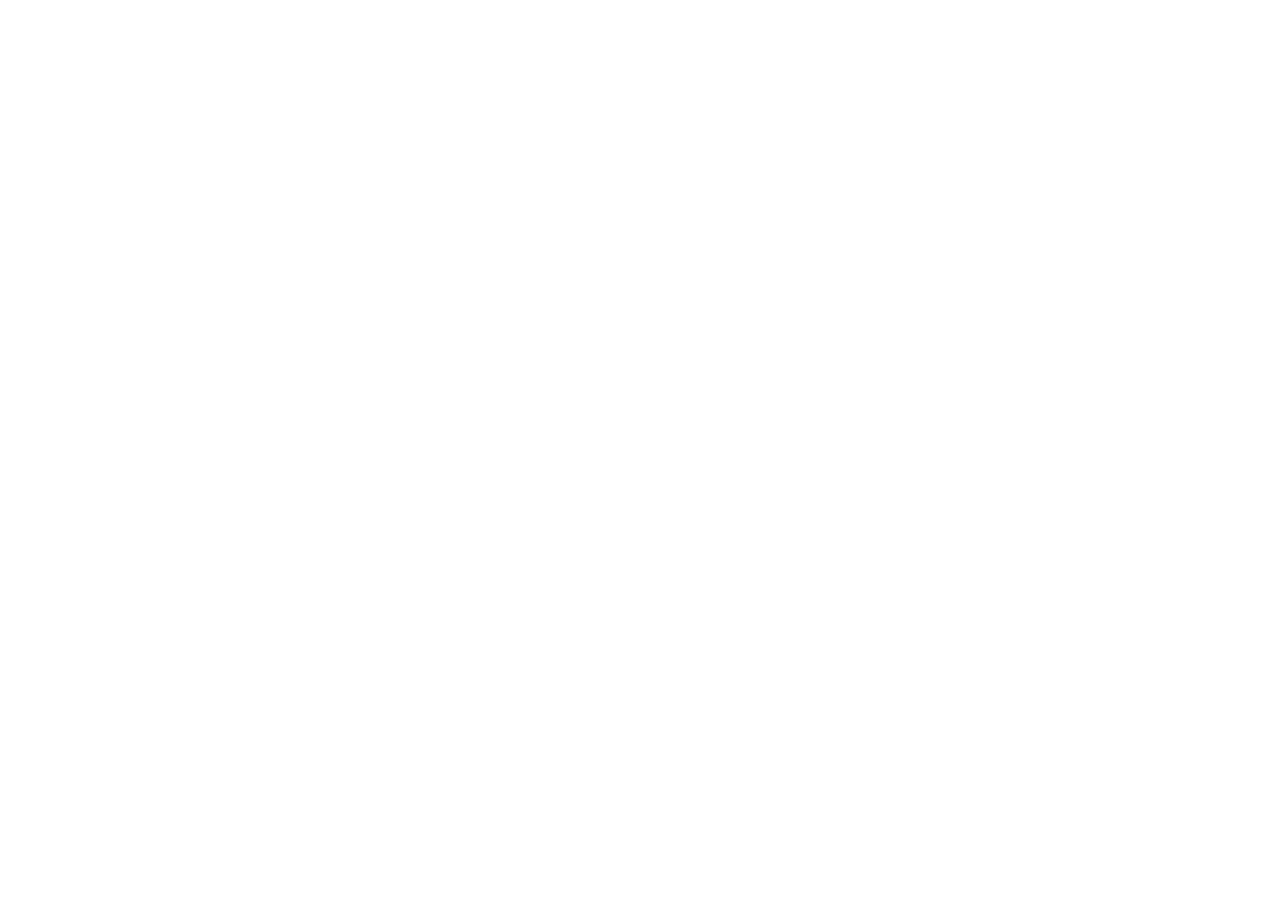
==== pages/contactUsPage/contactUs.html @ 130985d8 "all files created" ====
<html lang="en">
<head>
    <meta charset="UTF-8">
    <meta http-equiv="X-UA-Compatible" content="IE=edge">
    <meta name="viewport" content="width=device-width, initial-scale=1.0">
    <title>Contact us</title>
</head>
<body>
    
</body>
</html>
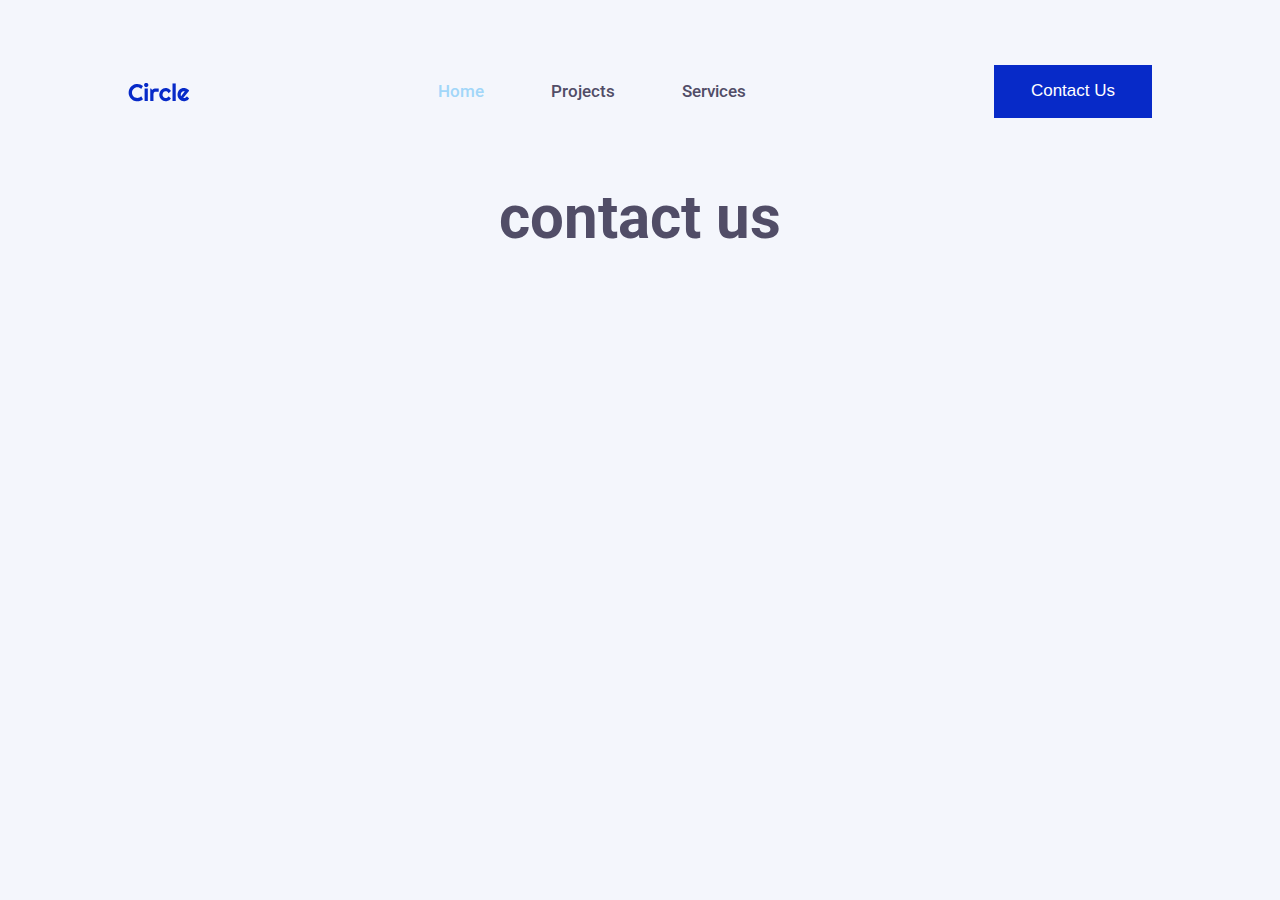
==== commit 83fed5b3: "navbar mobile version animation working, all a tags working" ====
--- a/pages/contactUsPage/contactUs.html
+++ b/pages/contactUsPage/contactUs.html
@@ -1,11 +1,42 @@
 <html lang="en">
-<head>
-    <meta charset="UTF-8">
-    <meta http-equiv="X-UA-Compatible" content="IE=edge">
-    <meta name="viewport" content="width=device-width, initial-scale=1.0">
+  <head>
+    <meta charset="UTF-8" />
+    <meta http-equiv="X-UA-Compatible" content="IE=edge" />
+    <meta name="viewport" content="width=device-width, initial-scale=1.0" />
     <title>Contact us</title>
-</head>
-<body>
-    
-</body>
-</html>+    <link rel="stylesheet" href="../../globalStyles.css" />
+    <link rel="stylesheet" href="contactUs.css" />
+  </head>
+  <body>
+    <nav class="desktopNav">
+      <a class="home" href="../../index.html">
+        <img src="../../assets/logo.svg" alt="logo"
+      /></a>
+      <ul class="headlineMedium">
+        <li><a class="home" href="../../index.html">Home</a></li>
+        <li><a href="#">Projects</a></li>
+        <li><a href="./contactUs.html">Services</a></li>
+      </ul>
+      <button><a href="/pages/contactUsPage/contactUs.html">Contact Us</a></button>
+    </nav>
+    <nav class="mobileNav">
+      <div class="navUpperContainer">
+        <a class="home" href="../../index.html">
+          <img src="../../assets/logo.svg" alt="logo"
+        /></a>
+        <div class="burger">
+          <span></span>
+          <span></span>
+          <span></span>
+        </div>
+      </div>
+      <ul class="headlineMedium sideLinks">
+        <li><a class="home" href="../../index.html">Home</a></li>
+        <li><a href="#">Projects</a></li>
+        <li><a href="./contactUs.html">Services</a></li>
+      </ul>
+    </nav>
+    <h1 class="heroSection">contact us</h1>
+    <script src="../../navbar.js"></script>
+  </body>
+</html>
--- a/globalStyles.css
+++ b/globalStyles.css
@@ -0,0 +1,235 @@
+@import url("https://fonts.googleapis.com/css2?family=Roboto:wght@400;500;700&display=swap");
+
+html,
+body,
+h1,
+h2,
+h3,
+h4,
+p,
+a,
+button,
+ul,
+li {
+  margin: 0;
+  padding: 0;
+}
+
+html {
+  display: flex;
+  justify-content: center;
+}
+
+body {
+  display: flex;
+  flex-direction: column;
+  align-items: center;
+  font-family: "Roboto", sans-serif;
+  color: #514d67;
+  background-color: #f4f6fc;
+  width: 100vw;
+  max-width: 1440px;
+}
+
+ul,
+li {
+  list-style-type: none;
+}
+
+a,
+a:hover,
+a:focus,
+a:active {
+  text-decoration: none;
+  color: #072ac8;
+}
+
+a:hover {
+  color: #072ac8;
+}
+
+button a {
+  color: #ffffff;
+}
+
+button a:hover {
+  color: #ffffff;
+}
+
+button {
+  display: flex;
+  flex-direction: row;
+  justify-content: center;
+  align-items: center;
+  padding: 15px 37px;
+  gap: 10px;
+  font-weight: 500;
+  font-size: 17px;
+  line-height: 22.1px;
+  background-color: #072ac8;
+  color: #ffffff;
+  border: none;
+}
+
+button:hover {
+  background-color: #292e47;
+  color: #ffffff;
+}
+
+h1,
+h2,
+h3,
+h4 {
+  font-weight: 700;
+}
+
+h1 {
+  font-size: 60px;
+  line-height: 70.31px;
+}
+
+h2 {
+  font-size: 50px;
+  line-height: 58.59px;
+}
+
+h3 {
+  font-size: 40px;
+  line-height: 46.88px;
+}
+
+h4 {
+  font-size: 24px;
+  line-height: 28.13px;
+}
+
+.bodyMedium {
+  font-weight: 500;
+  line-height: 28.13px;
+  font-size: 24px;
+}
+
+.bodyRegular {
+  font-weight: 400;
+  line-height: 30px;
+  font-size: 20px;
+}
+
+.headlineMedium {
+  font-weight: 500;
+  font-size: 17px;
+  line-height: 22.1px;
+}
+
+.headlineRegular,
+.captionRegular,
+.caption1Regular,
+.caption2Regular {
+  font-weight: 400;
+}
+
+.headlineRegular {
+  line-height: 25.5px;
+  font-size: 17px;
+}
+
+.caption1Regular {
+  line-height: 17.58px;
+  font-size: 15px;
+}
+
+.caption2Regular {
+  line-height: 15.23px;
+  font-size: 13px;
+}
+
+.burger {
+  display: none;
+  font-size: 1rem;
+  cursor: pointer;
+  z-index: 20;
+}
+
+.mobileNav {
+  display: none;
+}
+
+@media only screen and (max-width: 700px) {
+  .desktopNav {
+    display: none;
+  }
+
+  .mobileNav {
+    position: absolute;
+    margin-top: 0;
+    display: flex;
+    flex-direction: column;
+    justify-content: flex-start;
+    align-items: center;
+    width: 80%;
+    height: 50%;
+  }
+
+  .navUpperContainer {
+    display: flex;
+    justify-content: space-between;
+    align-items: center;
+    width: 100%;
+    height: 61px;
+  }
+
+  .navUpperContainer img {
+    height: 30%;
+  }
+
+  .burger {
+    display: flex;
+    flex-direction: column;
+    justify-content: center;
+    align-items: center;
+    font-size: 1rem;
+    cursor: pointer;
+    z-index: 20;
+    width: 12%;
+    height: 100%;
+  }
+
+  .burger.open {
+    background-color: gainsboro;
+  }
+
+  .burger span {
+    display: block;
+    width: 30%;
+    height: 2px;
+    margin: 2px;
+    background: black;
+    z-index: 20;
+  }
+
+  .sideLinks {
+    display: none;
+  }
+
+  .sideLinks.open {
+    display: flex;
+    flex-direction: column;
+    background-color: gainsboro;
+    padding-left: 15%;
+    padding-top: 5%;
+    padding-bottom: 5%;
+    width: 100vw;
+    height: 20%;
+    animation-name: example;
+    animation-duration: 0.3s;
+  }
+
+  @keyframes example {
+    from {
+      height: 0;
+    }
+    to {
+      height: 20%;
+    }
+  }
+}
--- a/pages/contactUsPage/contactUs.css
+++ b/pages/contactUsPage/contactUs.css
@@ -0,0 +1,26 @@
+nav {
+    width: 80%;
+    height:  61px;
+    display: flex;
+    justify-content: space-between;
+    align-items: center;
+    margin-top: 61px;
+}
+
+ul {
+    display: flex;
+    justify-content: space-between;
+    width: 30%;
+}
+
+ul a {
+    color: #514d67;
+}
+
+.home {
+    color: #A2D6F9;
+  }
+
+.heroSection {
+    margin-top: 61px;
+}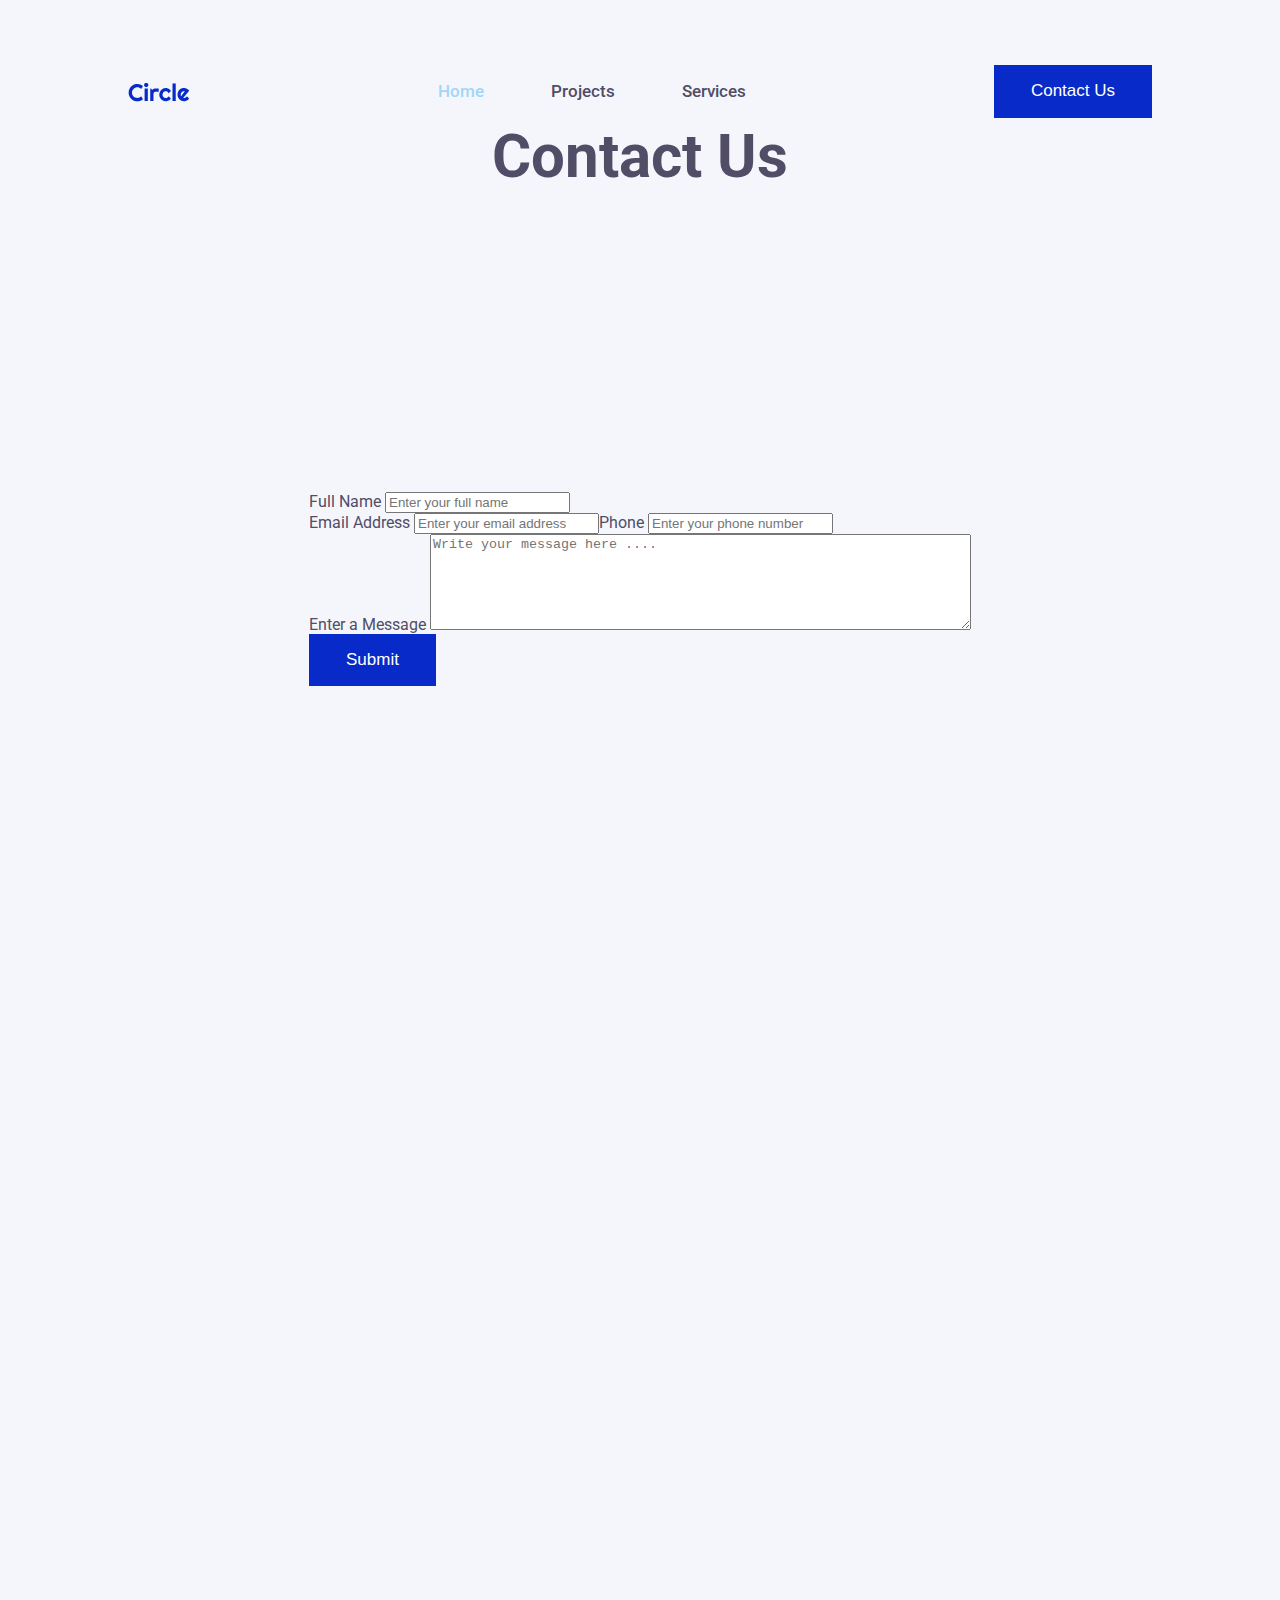
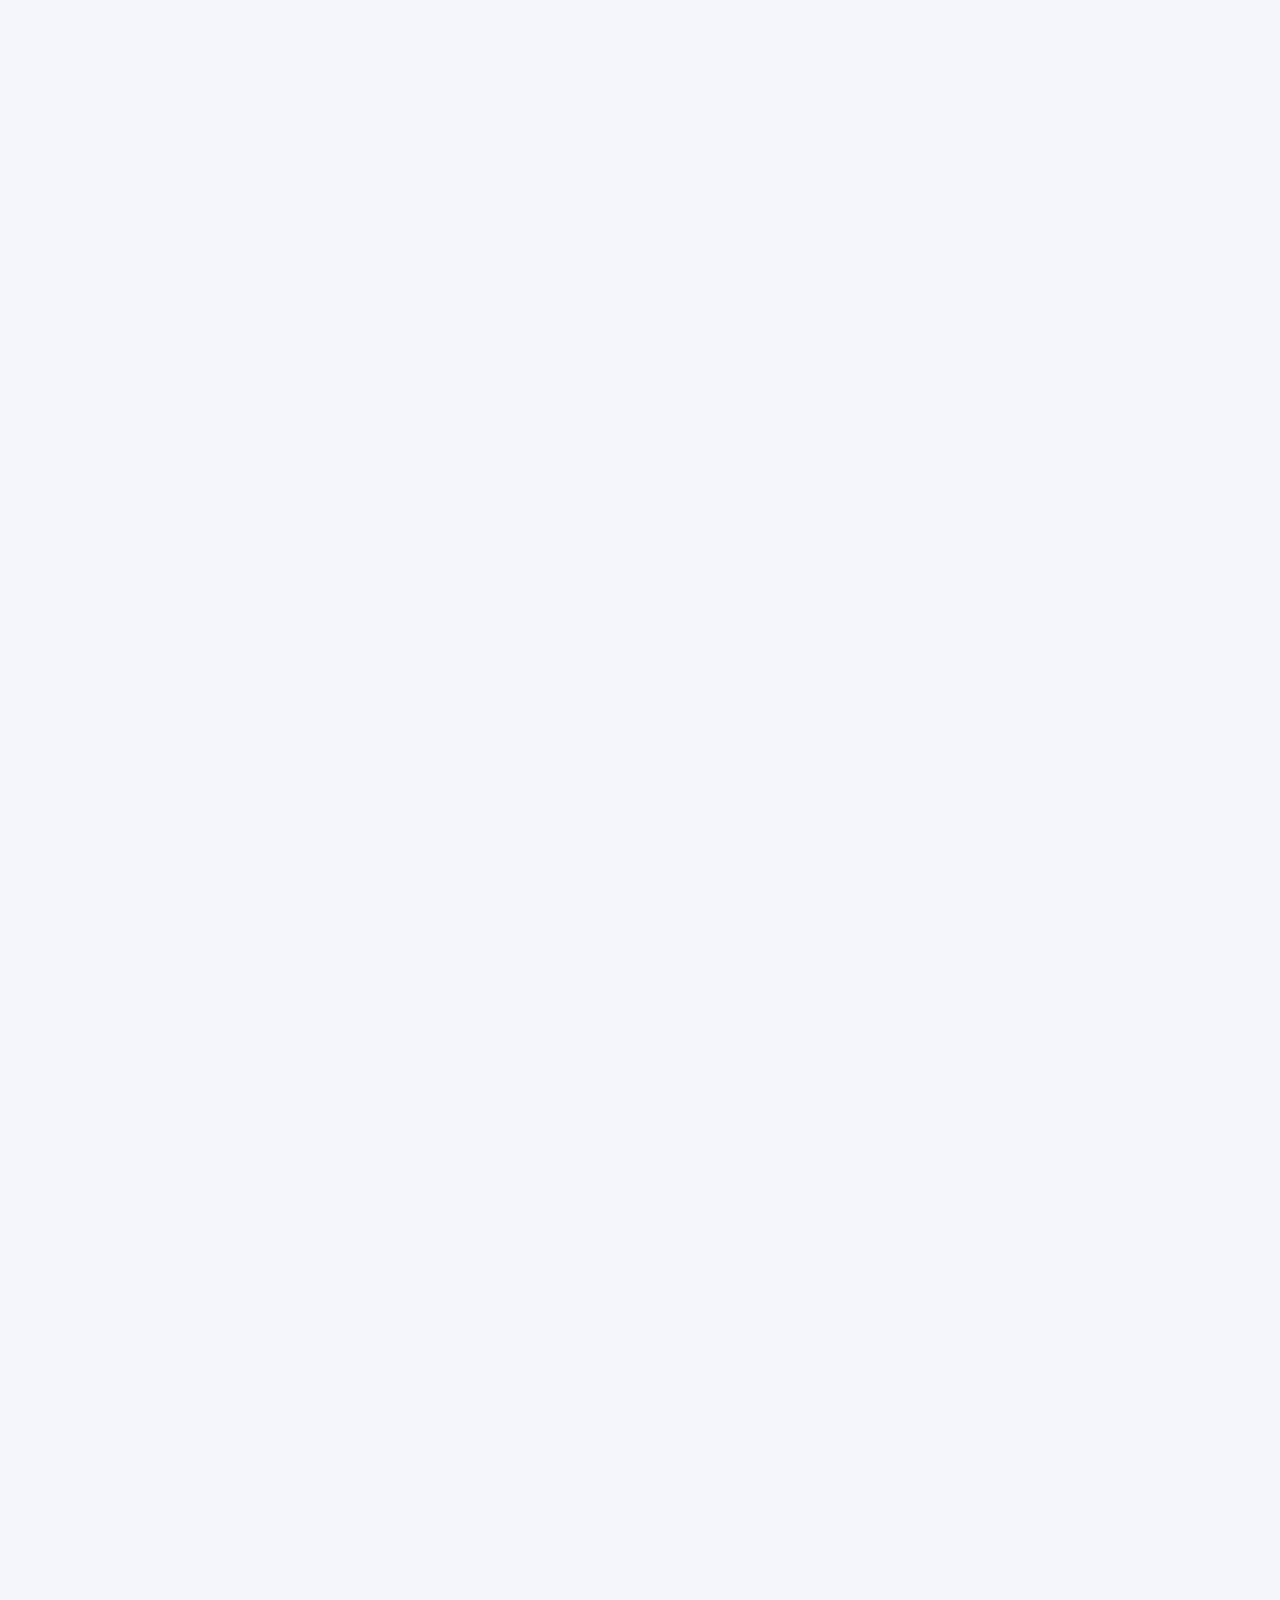
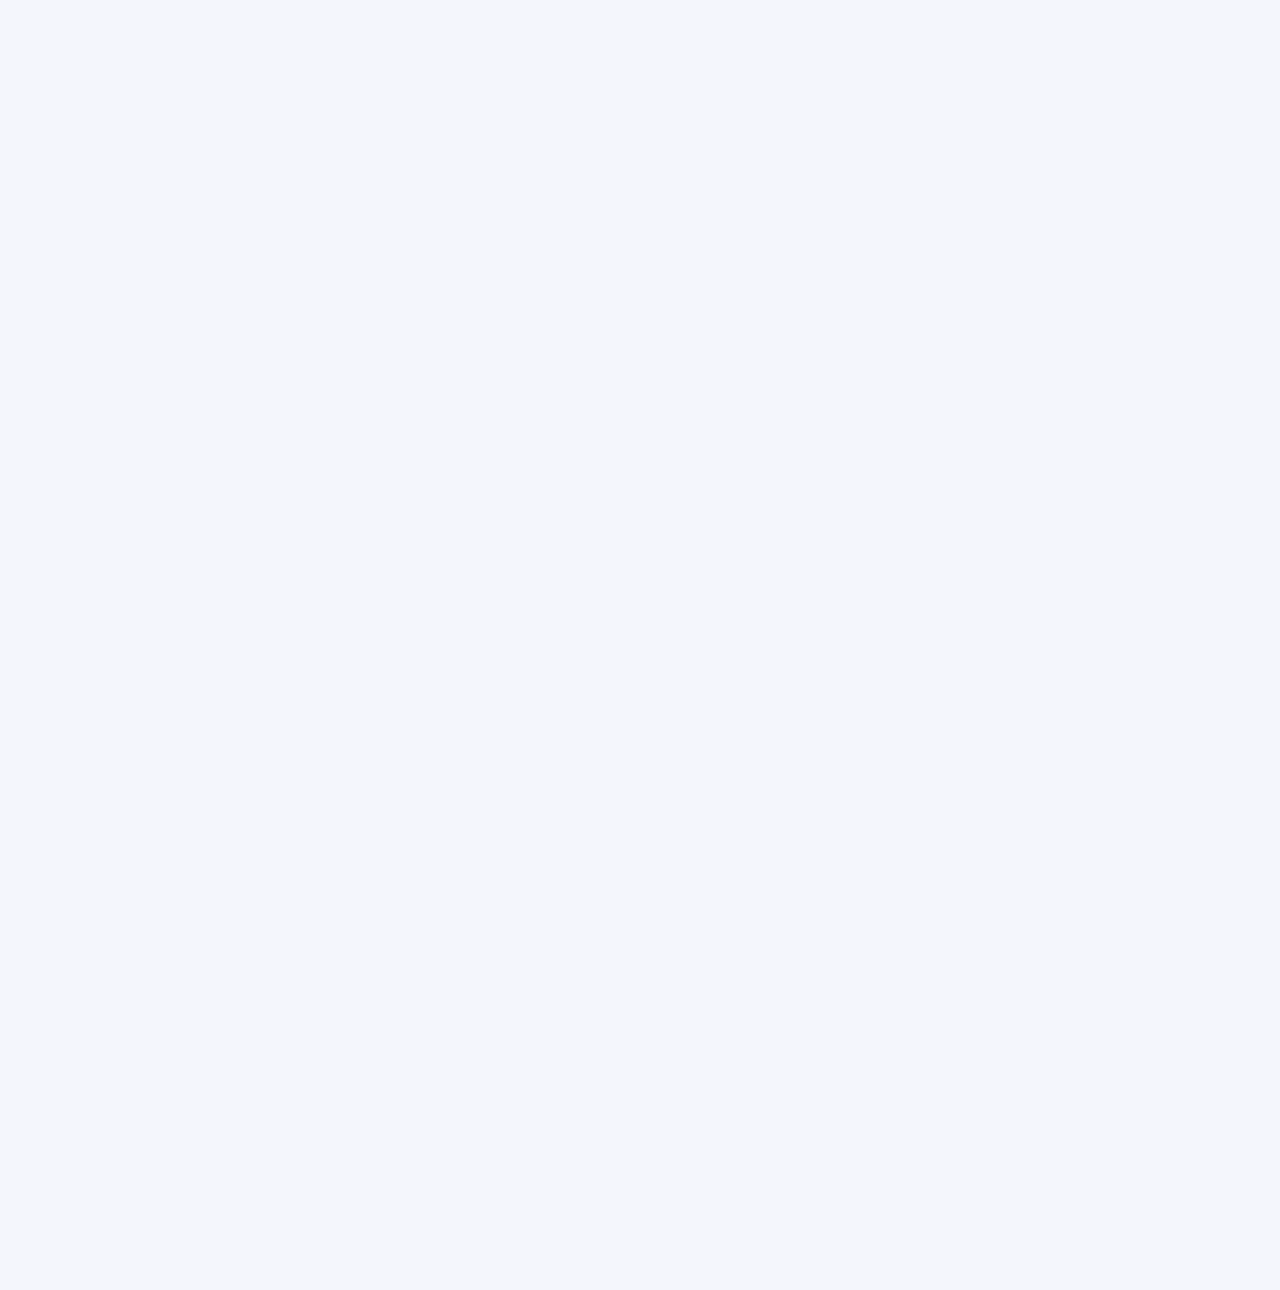
==== commit 3420583f: "contact us form created, posting data using fetch" ====
--- a/pages/contactUsPage/contactUs.html
+++ b/pages/contactUsPage/contactUs.html
@@ -36,7 +36,38 @@
         <li><a href="./contactUs.html">Services</a></li>
       </ul>
     </nav>
-    <h1 class="heroSection">contact us</h1>
+
+
+
+    <h1>Contact Us</h1>
+    <form id="contact-form">
+      <div class="form-control">
+          <label for="name">Full Name</label>
+          <input id="name" name="name" type="text" placeholder="Enter your full name" />
+      </div>
+      <div class="midleContainer">
+        <div class="form-control">
+          <label for="email">Email Address</label>
+          <input id="email" name="email" type="email" placeholder="Enter your email address" />
+      </div>
+        <div class="form-control">
+          <label for="Phone">Phone</label>
+          <input id="phone" name="phone" type="tel" placeholder="Enter your phone number" />
+      </div>
+      </div>
+
+      <div class="form-control">
+          <label for="message">Enter a Message</label>
+          <textarea id="message" name="message" rows="6" cols="65" placeholder="Write your message here ...."></textarea>
+      </div>
+      <button class="btn" type="submit">Submit</button>
+  </form>
+
+
+
+
+
     <script src="../../navbar.js"></script>
+    <script src="./contactUs.js"></script>
   </body>
 </html>
--- a/globalStyles.css
+++ b/globalStyles.css
@@ -23,12 +23,14 @@
 body {
   display: flex;
   flex-direction: column;
+  justify-content: flex-start;
   align-items: center;
   font-family: "Roboto", sans-serif;
   color: #514d67;
   background-color: #f4f6fc;
   width: 100vw;
   max-width: 1440px;
+  height: 4490px;
 }
 
 ul,
@@ -56,7 +58,7 @@
   color: #ffffff;
 }
 
-button {
+button, .submitBtn {
   display: flex;
   flex-direction: row;
   justify-content: center;
@@ -71,7 +73,7 @@
   border: none;
 }
 
-button:hover {
+button:hover, .submitBtn:hover {
   background-color: #292e47;
   color: #ffffff;
 }
@@ -155,6 +157,9 @@
 }
 
 @media only screen and (max-width: 700px) {
+  body {
+    height: 2000px;
+  }
   .desktopNav {
     display: none;
   }
@@ -168,6 +173,7 @@
     align-items: center;
     width: 80%;
     height: 50%;
+     /* z-index: -10;//////////// */
   }
 
   .navUpperContainer {
@@ -233,3 +239,10 @@
     }
   }
 }
+
+
+@media only screen and (max-width: 700px) {
+  body {
+    height: 5650px;
+  }
+}--- a/pages/contactUsPage/contactUs.css
+++ b/pages/contactUsPage/contactUs.css
@@ -23,4 +23,12 @@
 
 .heroSection {
     margin-top: 61px;
+}
+
+form {
+    margin-top: 300px;
+}
+
+.midleContainer {
+    display: flex;
 }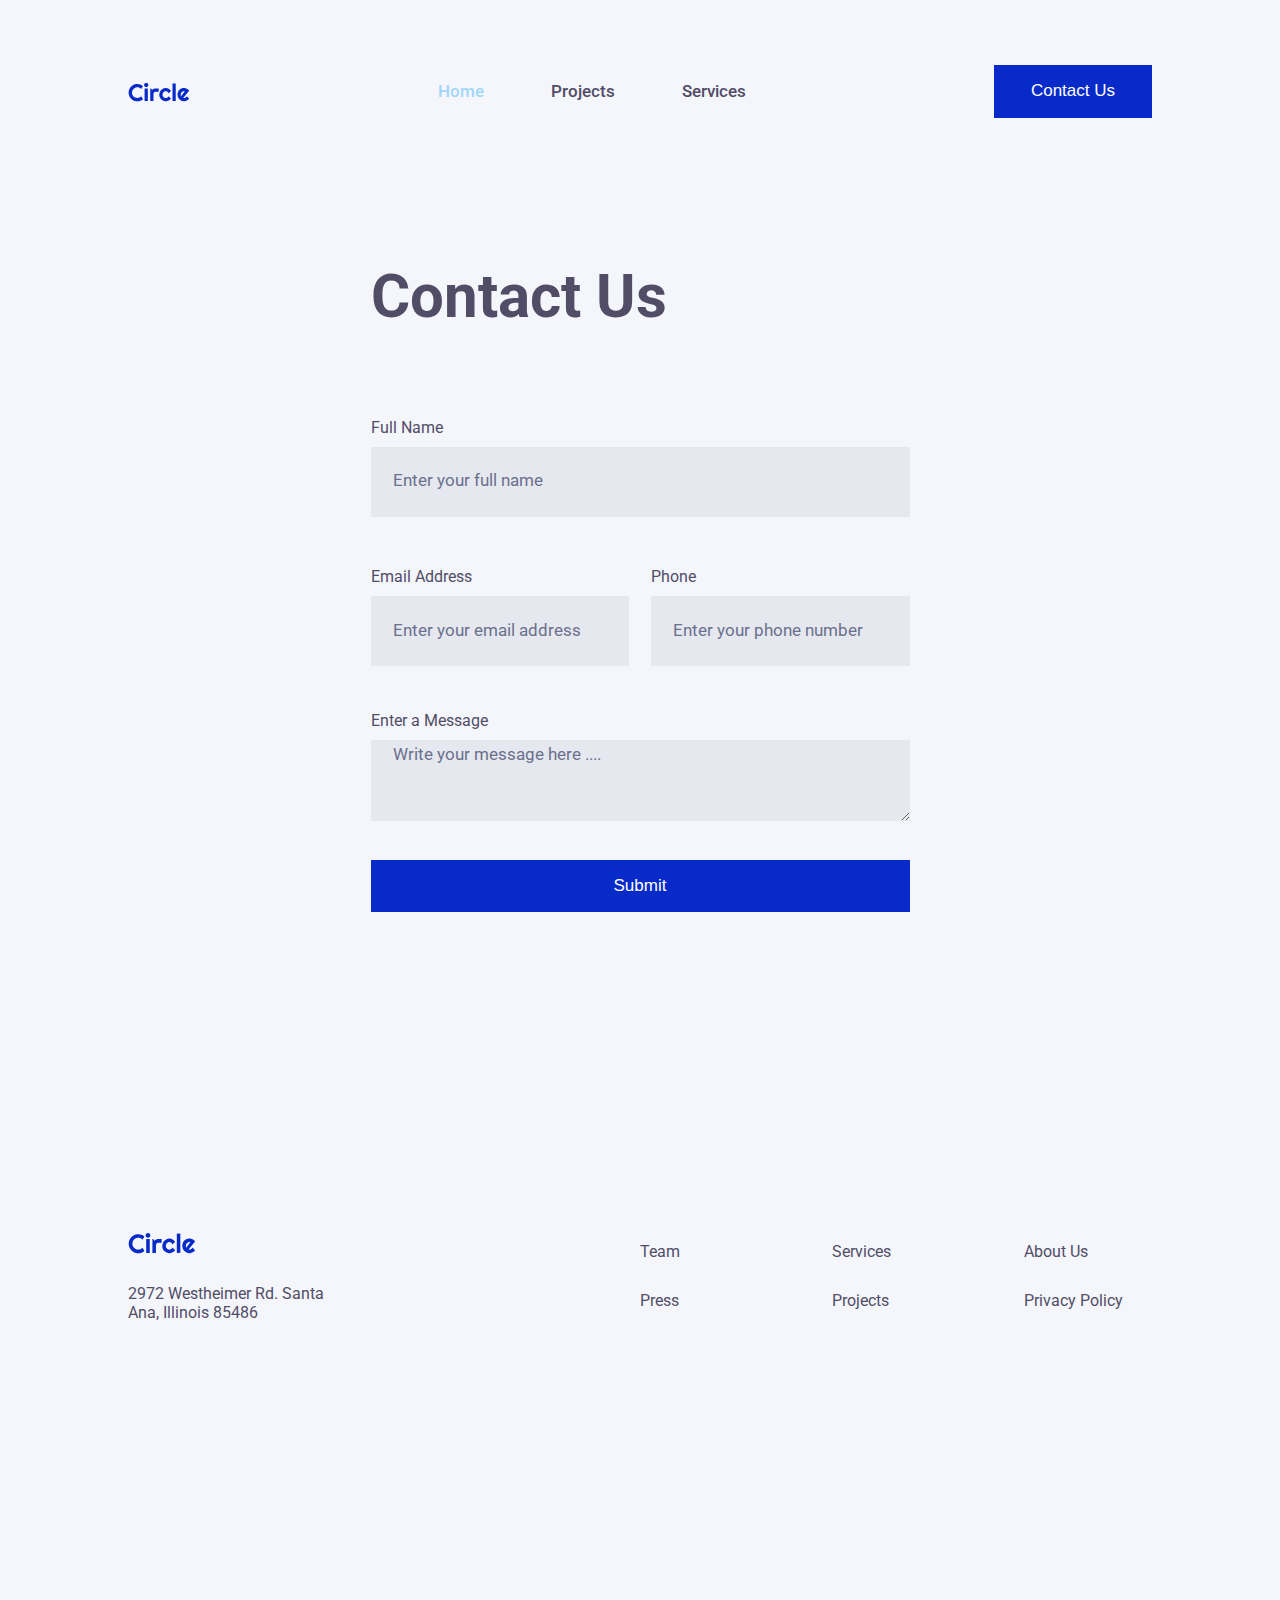
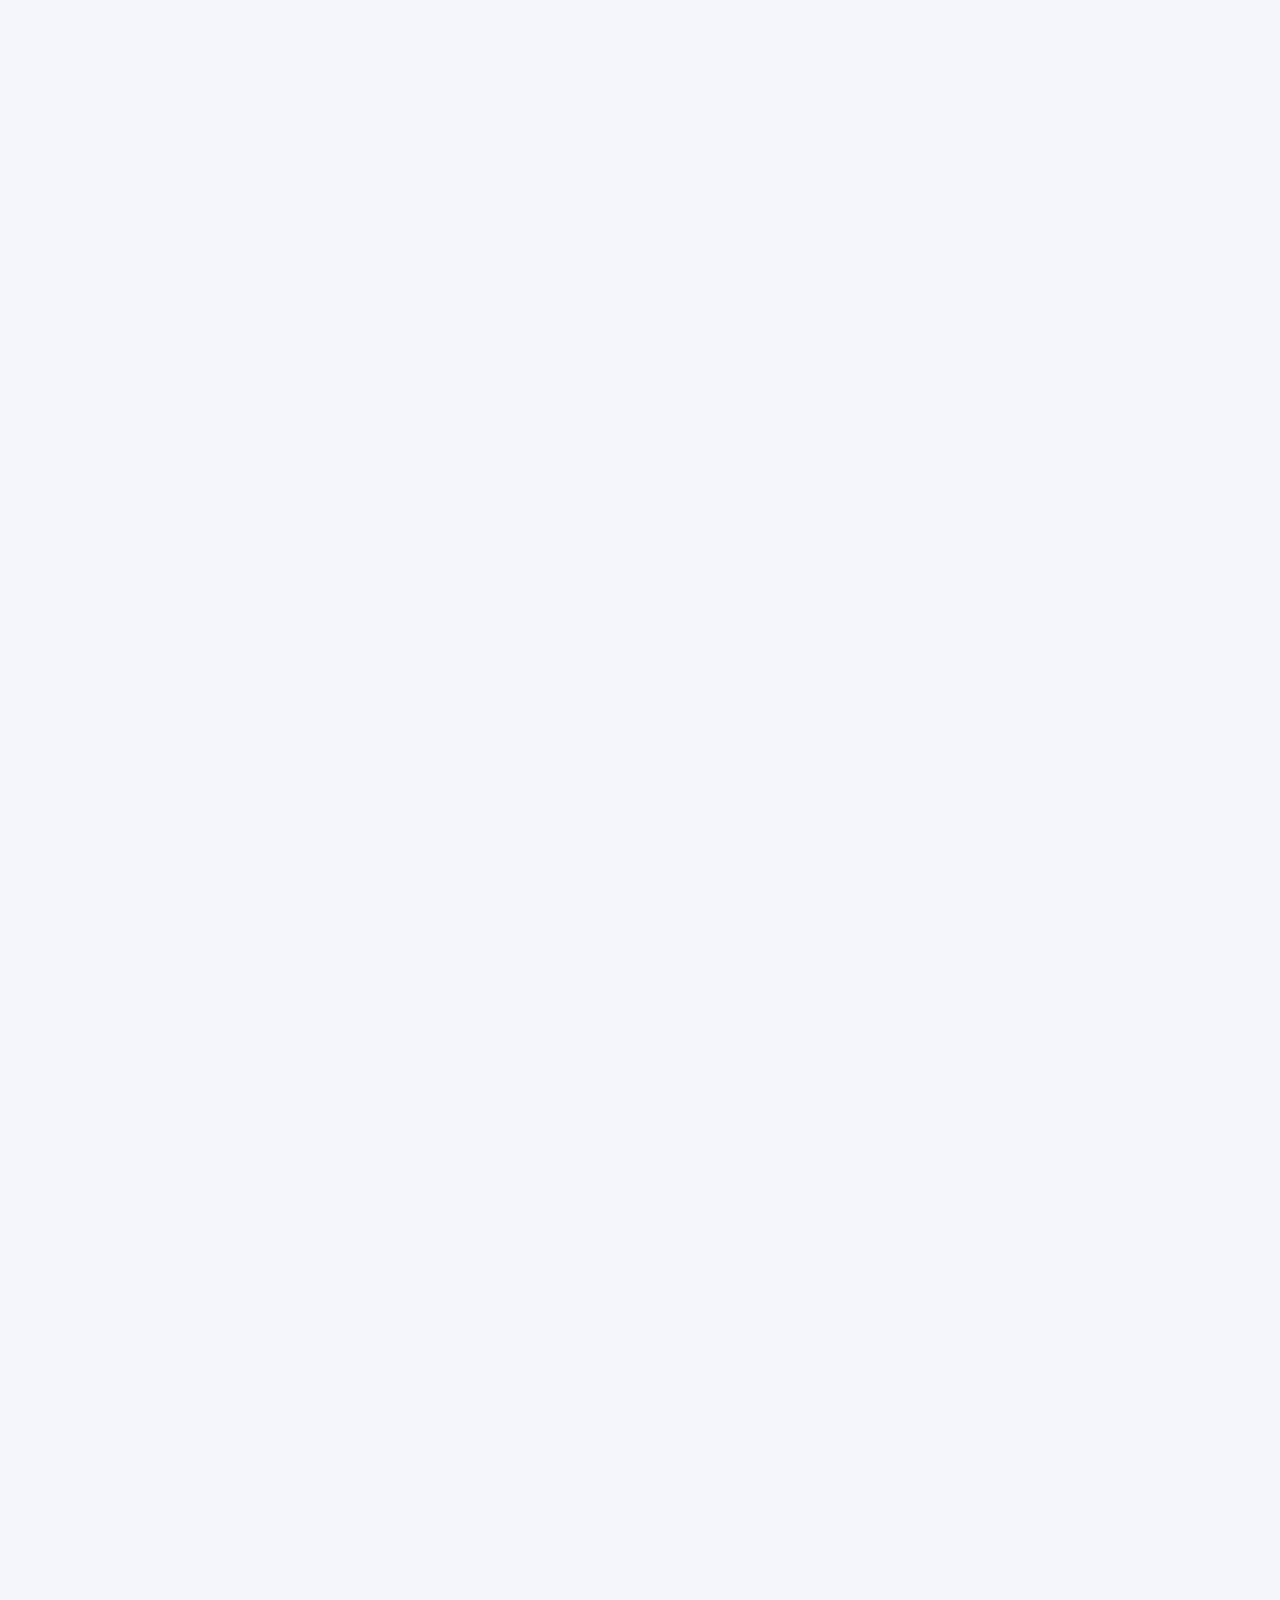
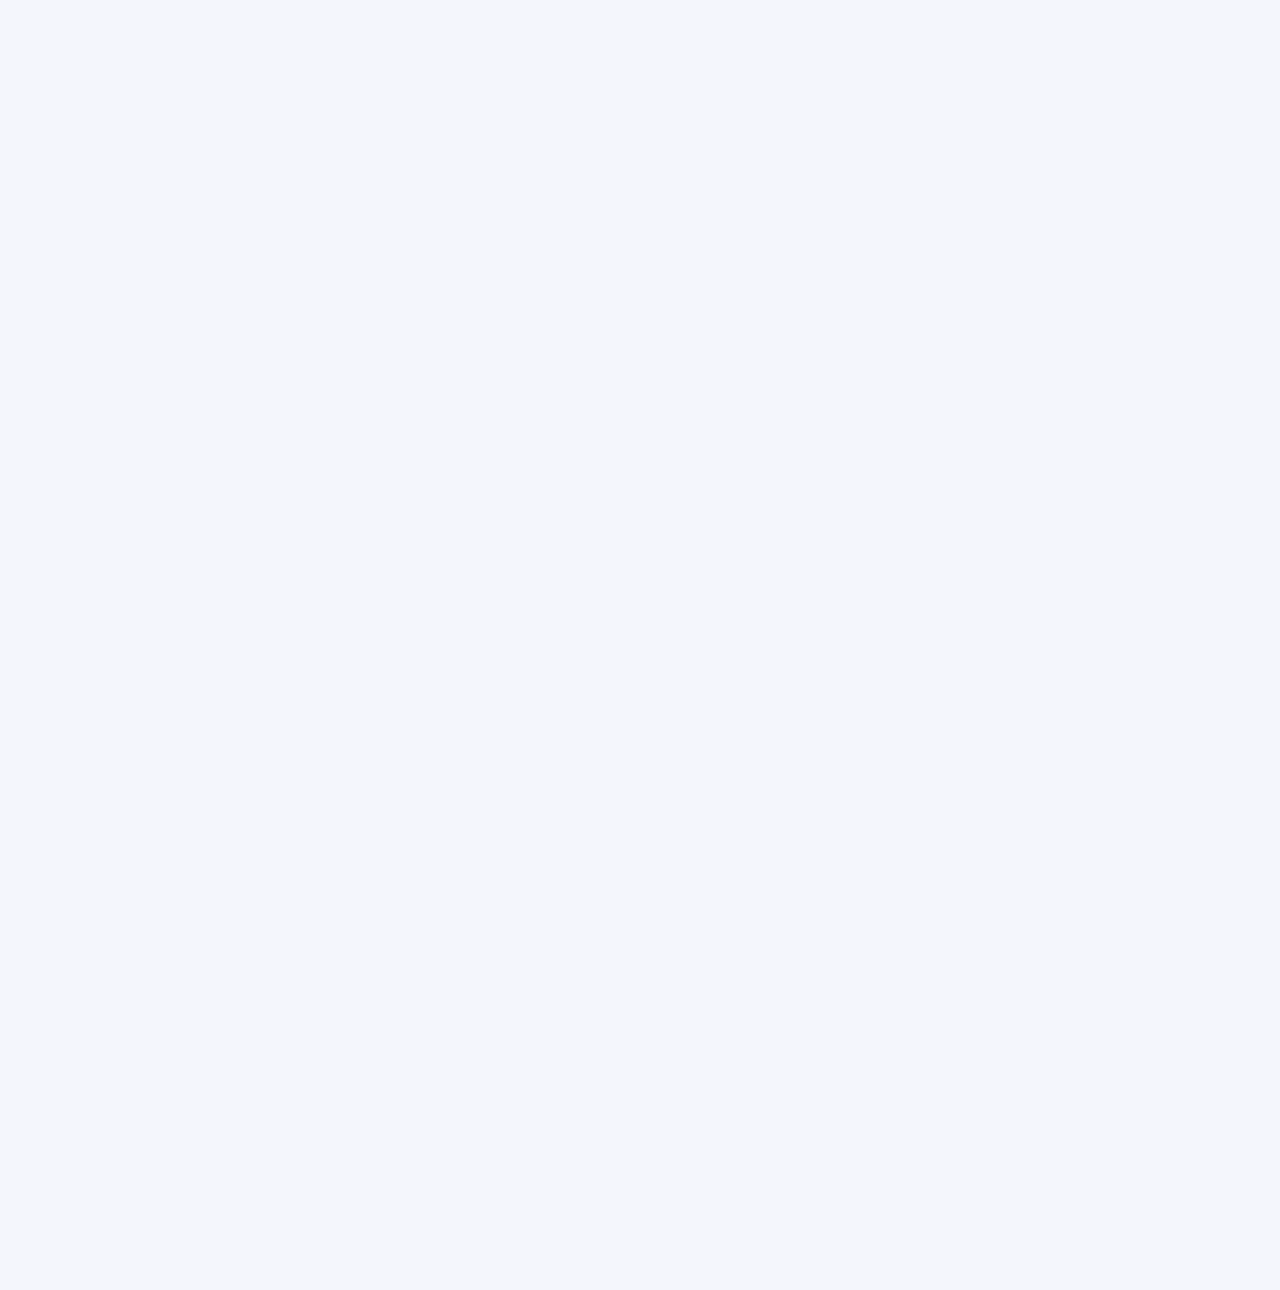
==== commit 9ac22094: "forms styled, smoth scroll added" ====
--- a/pages/contactUsPage/contactUs.html
+++ b/pages/contactUsPage/contactUs.html
@@ -6,6 +6,7 @@
     <title>Contact us</title>
     <link rel="stylesheet" href="../../globalStyles.css" />
     <link rel="stylesheet" href="contactUs.css" />
+    <link rel="stylesheet" href="../../index.css">
   </head>
   <body>
     <nav class="desktopNav">
@@ -38,19 +39,19 @@
     </nav>
 
 
-
+<div class="contactContainer" >
     <h1>Contact Us</h1>
-    <form id="contact-form">
+    <form id="contactUs">
       <div class="form-control">
           <label for="name">Full Name</label>
           <input id="name" name="name" type="text" placeholder="Enter your full name" />
       </div>
       <div class="midleContainer">
-        <div class="form-control">
+        <div class="midle-form-control">
           <label for="email">Email Address</label>
           <input id="email" name="email" type="email" placeholder="Enter your email address" />
       </div>
-        <div class="form-control">
+        <div class="midle-form-control">
           <label for="Phone">Phone</label>
           <input id="phone" name="phone" type="tel" placeholder="Enter your phone number" />
       </div>
@@ -62,10 +63,27 @@
       </div>
       <button class="btn" type="submit">Submit</button>
   </form>
+</div>
 
 
-
-
+<section id="footer">
+  <div class="footerLeftContainer">
+    <img src="../../assets/logo.svg" alt="logofooter" />
+    <p>2972 Westheimer Rd. Santa Ana, Illinois 85486</p>
+  </div>
+  <div class="footerRightContainer">
+    <div>
+      <p>Team</p>
+      <p>Services</p>
+      <p>About Us</p>
+    </div>
+    <div>
+      <p>Press</p>
+      <p>Projects</p>
+      <p>Privacy Policy</p>
+    </div>
+  </div>
+</section>
 
     <script src="../../navbar.js"></script>
     <script src="./contactUs.js"></script>
--- a/globalStyles.css
+++ b/globalStyles.css
@@ -18,6 +18,7 @@
 html {
   display: flex;
   justify-content: center;
+  scroll-behavior: smooth;
 }
 
 body {
@@ -240,6 +241,41 @@
   }
 }
 
+::-webkit-input-placeholder { /* Chrome/Opera/Safari */
+  color: #6B708D;
+  font-family: "Roboto", sans-serif;
+  font-weight: 400;
+  font-size: 17px;
+  line-height: 25.5px;
+  padding-left: 20px;
+}
+::-moz-placeholder { /* Firefox 19+ */
+  color: #6B708D;
+  font-family: "Roboto", sans-serif;
+  font-weight: 400;
+  font-size: 17px;
+  line-height: 25.5px;
+  padding-left: 20px;
+}
+:-ms-input-placeholder { /* IE 10+ */
+  color: #6B708D;
+
+  font-family: "Roboto", sans-serif;
+  font-weight: 400;
+  font-size: 17px;
+  line-height: 25.5px;
+  padding-left: 20px;
+}
+:-moz-placeholder { /* Firefox 18- */
+  color: #6B708D;
+  
+  font-family: "Roboto", sans-serif;
+  font-weight: 400;
+  font-size: 17px;
+  line-height: 25.5px;
+  padding-left: 20px;
+}
+
 
 @media only screen and (max-width: 700px) {
   body {
--- a/pages/contactUsPage/contactUs.css
+++ b/pages/contactUsPage/contactUs.css
@@ -1,34 +1,88 @@
 nav {
-    width: 80%;
-    height:  61px;
-    display: flex;
-    justify-content: space-between;
-    align-items: center;
-    margin-top: 61px;
+  width: 80%;
+  height: 61px;
+  display: flex;
+  justify-content: space-between;
+  align-items: center;
+  margin-top: 61px;
 }
 
 ul {
-    display: flex;
-    justify-content: space-between;
-    width: 30%;
+  display: flex;
+  justify-content: space-between;
+  width: 30%;
 }
 
 ul a {
-    color: #514d67;
+  color: #514d67;
 }
 
 .home {
-    color: #A2D6F9;
-  }
+  color: #a2d6f9;
+}
 
 .heroSection {
-    margin-top: 61px;
+  margin-top: 61px;
+}
+
+.contactContainer {
+  display: flex;
+  flex-direction: column;
+  align-items: center;
+  height: 830px;
+  margin-top: 140px;
+}
+
+.contactContainer h1 {
+  width: 100%;
 }
 
 form {
-    margin-top: 300px;
+  display: flex;
+  flex-direction: column;
+  justify-content: space-between;
+  height: 500px;
+  margin-top: 80px;
+}
+
+.form-control {
+  display: flex;
+  flex-direction: column;
+  justify-content: center;
+  height: 110px;
+}
+.form-control input {
+  width: 100%;
+  height: 70px;
+  background-color: rgba(107, 112, 141, 0.1);
+  border: none;
+  margin-top: 10px;
 }
 
 .midleContainer {
+  display: flex;
+  justify-content: space-between;
+  width: 100%;
+}
+.midle-form-control {
+    width: 48%;
     display: flex;
+    flex-direction: column;
+    justify-content: center;
+    height: 110px;
+}
+
+.midle-form-control input {
+    width: 100%;
+    height: 70px;
+    background-color: rgba(107, 112, 141, 0.1);
+    border: none;
+    margin-top: 10px;
+}
+
+textarea {
+background-color: rgba(107, 112, 141, 0.1);
+  border: none;
+  margin-top: 10px;
+
 }--- a/index.css
+++ b/index.css
@@ -0,0 +1,649 @@
+nav {
+  width: 80%;
+  height: 61px;
+  display: flex;
+  justify-content: space-between;
+  align-items: center;
+  margin-top: 61px;
+}
+
+ul {
+  display: flex;
+  justify-content: space-between;
+  width: 30%;
+}
+
+ul a {
+  color: #514d67;
+}
+
+.home {
+  color: #a2d6f9;
+}
+
+.heroContainer {
+  display: flex;
+  justify-content: space-between;
+  align-items: center;
+  width: 80%;
+  height: 20%;
+  margin-bottom: 90px;
+}
+
+.heroLeftContainer {
+  width: 45%;
+  height: 50%;
+  display: flex;
+  flex-direction: column;
+  justify-content: space-between;
+  align-items: flex-start;
+}
+
+.heroBtnContainer {
+  display: flex;
+}
+
+.seeWork {
+  background-color: transparent;
+  padding-left: 0;
+}
+
+.seeWork:hover {
+  background-color: transparent;
+}
+
+.seeWork a {
+  color: #514d67;
+}
+.seeWork a:hover {
+  color: #514d67;
+}
+
+.heroRightContainer {
+  position: relative;
+  width: 50%;
+}
+
+.heroBg {
+  width: 100%;
+}
+.heroCard1 {
+  width: 47%;
+  position: absolute;
+  top: 0;
+  left: -14%;
+}
+.heroCard2 {
+  width: 50%;
+  position: absolute;
+  bottom: -22%;
+  right: -22%;
+}
+
+.logosContainer {
+  width: 85%;
+  display: flex;
+  justify-content: space-between;
+  align-items: center;
+}
+
+.logosContainer img {
+  width: 150px;
+  padding: 0 5%;
+}
+
+#projects {
+  width: 80%;
+  height: 561px;
+  margin-top: 200px;
+  margin-bottom: 200px;
+}
+
+#cards {
+  margin-top: 70px;
+  display: flex;
+  justify-content: space-between;
+}
+
+#cards div {
+  width: 340px;
+  height: 444px;
+  background-color: #ffffff;
+  box-shadow: 1px 1px 10px #aaaaaa;
+}
+
+#cards div img {
+  width: 340px;
+  height: 240px;
+  margin-bottom: 30px;
+}
+#cards div p {
+  text-transform: capitalize;
+  margin-bottom: 10px;
+  margin-left: 30px;
+}
+#cards div article {
+  margin-bottom: 54px;
+  margin-left: 30px;
+}
+#cards div a {
+  margin-left: 30px;
+}
+
+#testimonials {
+  display: flex;
+  flex-direction: column;
+  align-items: center;
+  width: 90%;
+  height: 622px;
+
+  background-color: #292e47;
+  position: relative;
+}
+
+#testimonials h3 {
+  position: absolute;
+  top: 120px;
+  width: 621px;
+  color: #f4f6fc;
+  font-size: 40px;
+  font-weight: 700;
+  line-height: 46.88px;
+}
+#testimonials article {
+  position: absolute;
+  top: 271px;
+  width: 596px;
+  color: #ffc600;
+  font-size: 24px;
+  font-weight: 500;
+  line-height: 38.4px;
+}
+
+.profileContainer {
+  position: absolute;
+  top: 452px;
+  display: flex;
+  justify-content: space-between;
+  align-items: center;
+  width: 12%;
+}
+.profileContainer img {
+  width: 50px;
+  height: 50px;
+  border-radius: 50%;
+}
+
+.profileContainer div {
+  top: 452px;
+  width: 111px;
+}
+
+.profileContainer div p {
+  color: #a2d6f9;
+  font-weight: 400;
+  font-size: 17px;
+  line-height: 17px;
+}
+
+.profileContainer div a {
+  color: #f4f6fc;
+  font-weight: 400;
+  font-size: 13px;
+  line-height: 15.23px;
+}
+
+.memoji_1 {
+  position: absolute;
+  width: 150px;
+  height: 150px;
+  top: 51px;
+  left: 136px;
+}
+.memoji_2 {
+  position: absolute;
+  width: 150px;
+  height: 150px;
+  top: 51px;
+  right: 91px;
+}
+.memoji_3 {
+  position: absolute;
+  width: 150px;
+  height: 150px;
+  bottom: 73px;
+  left: 63px;
+}
+.memoji_4 {
+  position: absolute;
+  width: 150px;
+  height: 150px;
+  bottom: 73px;
+  right: 72px;
+}
+
+#services {
+  width: 80%;
+  height: 561px;
+  margin-top: 200px;
+  margin-bottom: 200px;
+}
+
+#servicesCards {
+  margin-top: 70px;
+  display: flex;
+  justify-content: space-between;
+}
+
+#servicesCards div {
+  width: 340px;
+  height: 380px;
+  background-color: #ffffff;
+  box-shadow: 1px 1px 10px #aaaaaa;
+}
+#servicesCards div div {
+  display: flex;
+  justify-content: center;
+  align-items: center;
+  width: 80px;
+  height: 80px;
+  margin-left: 30px;
+  margin-top: 40px;
+  margin-bottom: 30px;
+  background-color: #ecf7ff;
+  border-radius: 50%;
+}
+#servicesCards div div img {
+  width: 35px;
+  height: 35px;
+}
+#servicesCards div p {
+  margin-bottom: 10px;
+  margin-left: 30px;
+}
+#servicesCards div article {
+  margin-bottom: 54px;
+  margin-left: 30px;
+}
+#servicesCards div a {
+  margin-left: 30px;
+}
+
+#questions {
+  display: flex;
+  flex-direction: column;
+  align-items: center;
+  justify-content: center;
+  width: 90%;
+  height: 500px;
+  background-color: #ffc600;
+}
+
+.questionsContainer {
+  display: flex;
+  flex-direction: column;
+  justify-content: space-between;
+  align-items: center;
+  width: 80%;
+  height: 227px;
+}
+
+#questions form {
+  display: flex;
+  justify-content: space-between;
+  width: 50%;
+}
+
+#questions form input {
+  display: flex;
+  justify-content: space-around;
+  width: 393px;
+  height: 80px;
+  color: #292e47;
+  padding-left: 5%;
+}
+
+#questions form input::-webkit-input-placeholder {
+  background-image: url("./assets/letter.svg");
+  background-repeat: no-repeat;
+  background-position-y: center;
+  background-position: 0% 50%;
+  background-origin: padding-box;
+  padding-left: 40px;
+}
+
+#footer {
+  display: flex;
+  justify-content: space-between;
+  align-items: flex-start;
+  width: 80%;
+  height: 200px;
+  margin-top: 140px;
+}
+
+.footerLeftContainer {
+  width: 22%;
+}
+
+.footerLeftContainer img {
+  width: 30%;
+}
+.footerLeftContainer p {
+  margin-top: 30px;
+}
+
+.footerRightContainer {
+  display: flex;
+  flex-direction: column;
+  justify-content: space-between;
+  width: 50%;
+  padding-top: 10px;
+}
+
+.footerRightContainer div {
+  display: flex;
+  justify-content: space-between;
+  width: 100%;
+}
+
+.footerRightContainer div p {
+  width: 25%;
+  margin-bottom: 30px;
+}
+
+@media only screen and (max-width: 700px) {
+  .heroContainer {
+    display: flex;
+    flex-direction: column;
+    justify-content: space-between;
+    width: 80%;
+    height: 12%;
+    margin-top: 16%;
+  }
+
+  .heroLeftContainer {
+    width: 100%;
+    height: 350px;
+    display: flex;
+    flex-direction: column;
+    justify-content: space-between;
+    align-items: center;
+  }
+
+  .heroLeftContainer h1 {
+    font-size: 2.4rem;
+    text-align: center;
+    line-height: 1.3;
+  }
+
+  .heroLeftContainer p {
+    font-size: 1.03rem;
+    text-align: center;
+    line-height: 1.5;
+  }
+
+  .heroBtnContainer {
+    display: flex;
+  }
+
+  .seeWork {
+    background-color: transparent;
+    padding-left: inherit;
+    font-weight: 500;
+  }
+
+  .seeWork:hover {
+    background-color: transparent;
+  }
+
+  .seeWork a {
+    color: #514d67;
+  }
+  .seeWork a:hover {
+    color: #514d67;
+  }
+
+  .heroRightContainer {
+    height: 52%;
+    width: 110%;
+  }
+
+  .heroBg {
+    width: 100%;
+  }
+  .heroCard1,
+  .heroCard2 {
+    display: none;
+  }
+
+  .logosContainer {
+    margin-top: 3%;
+    width: 80%;
+    height: 3%;
+    display: flex;
+    flex-wrap: wrap;
+    justify-content: space-between;
+    align-items: center;
+  }
+
+  .logosContainer :nth-child(5) {
+    display: none;
+  }
+
+  .logosContainer img {
+    width: 110px;
+    padding: 5%;
+  }
+
+  #projects {
+    display: flex;
+    flex-direction: column;
+    justify-content: center;
+    align-items: center;
+    width: 80%;
+    height: 1561px;
+    margin-top: 100px;
+    margin-bottom: 100px;
+  }
+
+  #cards {
+    margin-top: 70px;
+    display: flex;
+    flex-direction: column;
+    justify-content: space-between;
+    margin-bottom: 30px;
+  }
+
+  #cards div {
+    display: flex;
+    flex-wrap: wrap;
+    width: 100%;
+    height: 444px;
+    background-color: #ffffff;
+    box-shadow: 1px 1px 10px #aaaaaa;
+    margin-bottom: 20px;
+  }
+
+  #cards div img {
+    width: 100%;
+    height: 240px;
+    margin-bottom: 30px;
+  }
+
+  #testimonials {
+    width: 100%;
+    height: 450px;
+  }
+
+  #testimonials h3 {
+    top: 50px;
+    width: 90%;
+    text-align: center;
+    font-size: 30px;
+  }
+  #testimonials article {
+    position: absolute;
+    top: 200px;
+    width: 80%;
+    color: #ffc600;
+    font-size: 24px;
+    text-align: center;
+  }
+
+  .profileContainer {
+    position: absolute;
+    top: 370px;
+    display: flex;
+    justify-content: space-between;
+    align-items: center;
+    width: 40%;
+  }
+  .profileContainer img {
+    width: 50px;
+    height: 50px;
+    border-radius: 50%;
+  }
+
+  .profileContainer div {
+    top: 452px;
+    width: 111px;
+  }
+
+  .profileContainer div p {
+    color: #a2d6f9;
+    font-weight: 400;
+    font-size: 17px;
+    line-height: 17px;
+  }
+
+  .profileContainer div a {
+    color: #f4f6fc;
+    font-weight: 400;
+    font-size: 13px;
+    line-height: 15.23px;
+  }
+
+  .memoji_1,
+  .memoji_2,
+  .memoji_3,
+  .memoji_4 {
+    display: none;
+  }
+
+  #services {
+    display: flex;
+    flex-direction: column;
+    align-items: center;
+    width: 100%;
+    height: 1061px;
+    margin-top: 100px;
+    margin-bottom: 200px;
+  }
+
+  #servicesCards {
+    display: flex;
+    flex-direction: column;
+    justify-content: center;
+    align-items: center;
+    width: 90%;
+  }
+
+  #servicesCards div {
+    width: 360px;
+    height: 380px;
+    background-color: #ffffff;
+    box-shadow: 1px 1px 10px #aaaaaa;
+    margin-bottom: 20px;
+  }
+
+  #questions {
+    display: flex;
+    flex-direction: column;
+    align-items: center;
+    justify-content: center;
+    width: 100%;
+    height: 500px;
+    background-color: #ffc600;
+    margin-top: 136px;
+  }
+
+  .questionsContainer {
+    display: flex;
+    flex-direction: column;
+    justify-content: space-between;
+    align-items: center;
+    width: 90%;
+    height: 350px;
+  }
+  .questionsContainer h3 {
+    font-size: 30px;
+  }
+
+  #questions form {
+    display: flex;
+    flex-direction: column;
+    justify-content: space-between;
+    width: 60%;
+    height: 50%;
+    padding-top: 10%;
+  }
+
+  #questions form input {
+    width: 100%;
+    height: 80px;
+    color: #292e47;
+    padding-left: 30px;
+    padding-left: 5%;
+  }
+
+  .submitBtn {
+    height: 80px;
+  }
+
+  #footer {
+    display: flex;
+    flex-direction: column;
+    justify-content: space-between;
+    align-items: flex-start;
+    width: 80%;
+    height: 200px;
+    margin-top: 100px;
+  }
+
+  .footerLeftContainer {
+    display: flex;
+    flex-direction: column;
+    align-items: center;
+    width: 100%;
+    text-align: center;
+  }
+
+  .footerLeftContainer img {
+    width: 30%;
+  }
+  .footerLeftContainer p {
+    width: 70%;
+    margin-top: 30px;
+  }
+
+  .footerRightContainer {
+    display: flex;
+    flex-direction: column;
+    justify-content: space-between;
+    width: 100%;
+    padding-top: 30px;
+    text-align: center;
+  }
+
+  .footerRightContainer div {
+    display: flex;
+    justify-content: space-between;
+    width: 100%;
+  }
+
+  .footerRightContainer div p {
+    width: 25%;
+    margin-bottom: 30px;
+    color: #072ac8;
+  }
+}
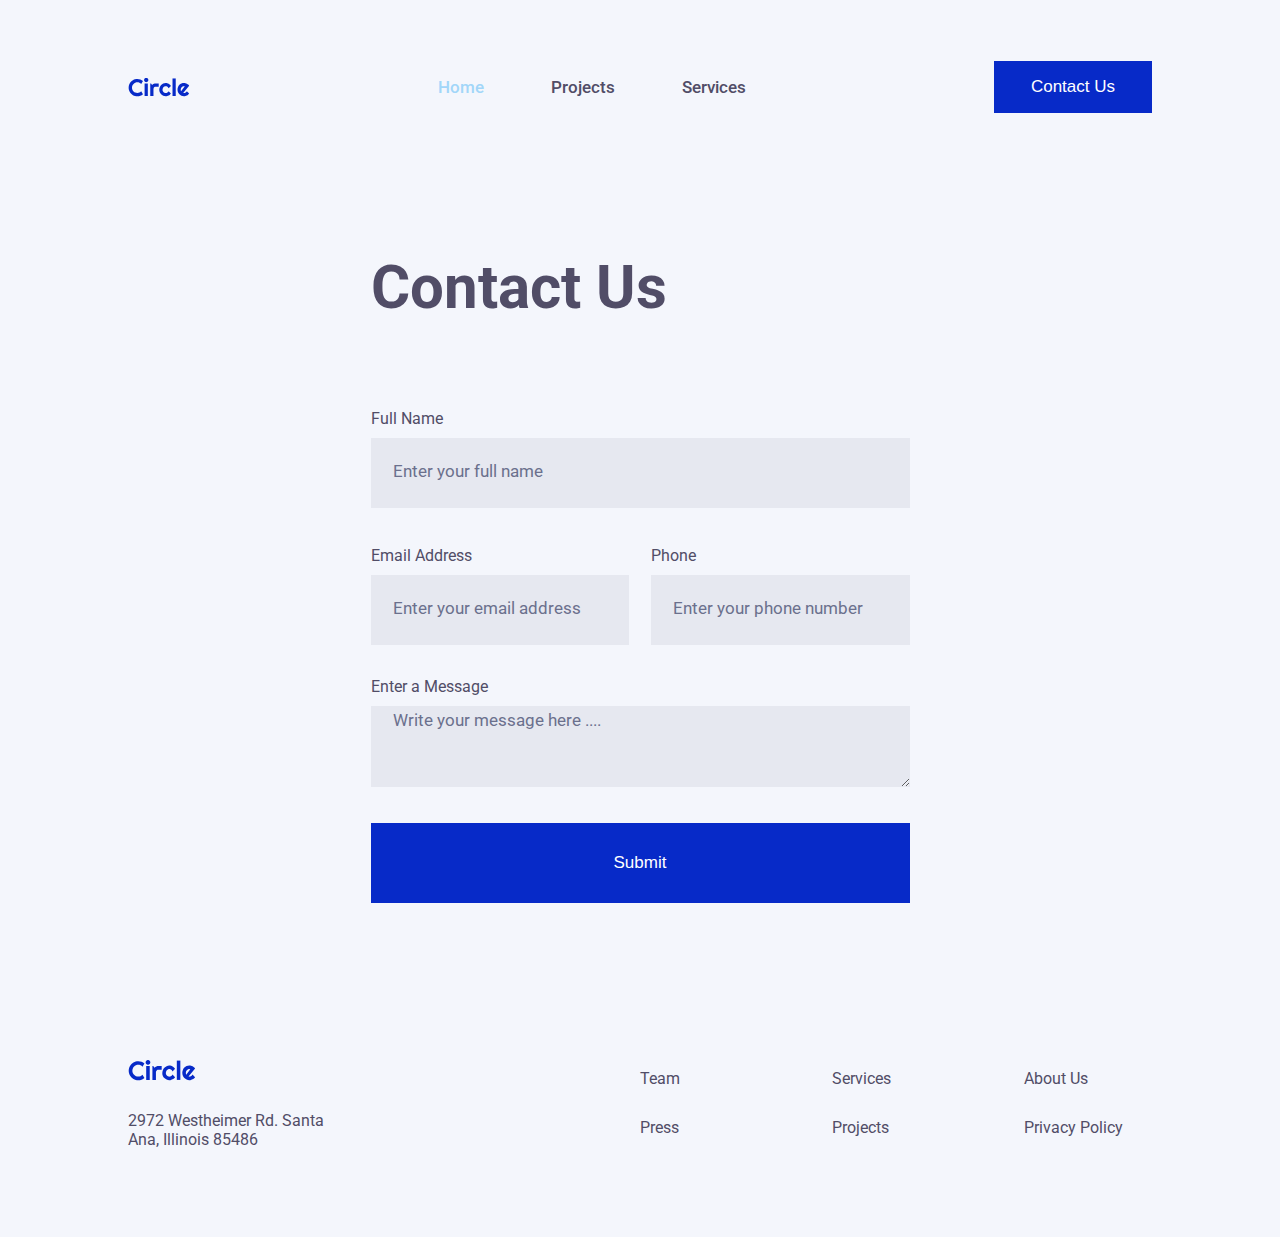
==== commit dbdce2c0: "added required to all inputs in contact us" ====
--- a/pages/contactUsPage/contactUs.html
+++ b/pages/contactUsPage/contactUs.html
@@ -44,22 +44,22 @@
     <form id="contactUs">
       <div class="form-control">
           <label for="name">Full Name</label>
-          <input id="name" name="name" type="text" placeholder="Enter your full name" />
+          <input required id="name" name="name" type="text" placeholder="Enter your full name" />
       </div>
       <div class="midleContainer">
         <div class="midle-form-control">
           <label for="email">Email Address</label>
-          <input id="email" name="email" type="email" placeholder="Enter your email address" />
+          <input required id="email" name="email" type="email" placeholder="Enter your email address" />
       </div>
         <div class="midle-form-control">
           <label for="Phone">Phone</label>
-          <input id="phone" name="phone" type="tel" placeholder="Enter your phone number" />
+          <input required id="phone" name="phone" type="tel" placeholder="Enter your phone number" />
       </div>
       </div>
 
       <div class="form-control">
           <label for="message">Enter a Message</label>
-          <textarea id="message" name="message" rows="6" cols="65" placeholder="Write your message here ...."></textarea>
+          <textarea required id="message" name="message" rows="6" cols="65" placeholder="Write your message here ...."></textarea>
       </div>
       <button class="btn" type="submit">Submit</button>
   </form>
--- a/globalStyles.css
+++ b/globalStyles.css
@@ -31,7 +31,6 @@
   background-color: #f4f6fc;
   width: 100vw;
   max-width: 1440px;
-  height: 4490px;
 }
 
 ul,
@@ -153,14 +152,26 @@
   z-index: 20;
 }
 
+.burger.open span:nth-child(1) {
+  transform: rotate(45deg) translateY(3.5px) translateX(5px);
+}
+.burger.open span:nth-child(2) {
+  opacity: 0;
+  width: 0;
+}
+.burger.open span:nth-child(3) {
+  transform: rotate(-45deg) translateY(-3.5px) translateX(5px) ;
+}
+
+.burger span {
+  transition: all ease-in 0.3s;
+}
+
 .mobileNav {
   display: none;
 }
 
 @media only screen and (max-width: 700px) {
-  body {
-    height: 2000px;
-  }
   .desktopNav {
     display: none;
   }
@@ -174,7 +185,6 @@
     align-items: center;
     width: 80%;
     height: 50%;
-     /* z-index: -10;//////////// */
   }
 
   .navUpperContainer {
@@ -276,9 +286,3 @@
   padding-left: 20px;
 }
 
-
-@media only screen and (max-width: 700px) {
-  body {
-    height: 5650px;
-  }
-}--- a/pages/contactUsPage/contactUs.css
+++ b/pages/contactUsPage/contactUs.css
@@ -1,30 +1,3 @@
-nav {
-  width: 80%;
-  height: 61px;
-  display: flex;
-  justify-content: space-between;
-  align-items: center;
-  margin-top: 61px;
-}
-
-ul {
-  display: flex;
-  justify-content: space-between;
-  width: 30%;
-}
-
-ul a {
-  color: #514d67;
-}
-
-.home {
-  color: #a2d6f9;
-}
-
-.heroSection {
-  margin-top: 61px;
-}
-
 .contactContainer {
   display: flex;
   flex-direction: column;
@@ -59,30 +32,91 @@
   margin-top: 10px;
 }
 
+form button {
+  margin-top: 10px;
+  height: 80px;
+}
+
 .midleContainer {
   display: flex;
   justify-content: space-between;
   width: 100%;
 }
 .midle-form-control {
-    width: 48%;
+  width: 48%;
+  display: flex;
+  flex-direction: column;
+  justify-content: center;
+  height: 110px;
+}
+
+.midle-form-control input {
+  width: 100%;
+  height: 70px;
+  background-color: rgba(107, 112, 141, 0.1);
+  border: none;
+  margin-top: 10px;
+}
+
+textarea {
+  background-color: rgba(107, 112, 141, 0.1);
+  border: none;
+  margin-top: 10px;
+}
+
+@media only screen and (max-width: 700px) {
+  .contactContainer h1 {
+    width: 80%;
+    text-align: center;
+  }
+
+  form {
+    display: flex;
+    flex-direction: column;
+    justify-content: space-between;
+    width: 80%;
+    height: 500px;
+    margin-top: 80px;
+  }
+
+  .form-control {
     display: flex;
     flex-direction: column;
     justify-content: center;
     height: 110px;
-}
-
-.midle-form-control input {
+  }
+  .form-control input {
     width: 100%;
     height: 70px;
     background-color: rgba(107, 112, 141, 0.1);
     border: none;
     margin-top: 10px;
+  }
+
+  .midleContainer {
+    display: flex;
+    flex-direction: column;
+    width: 100%;
+  }
+  .midle-form-control {
+    width: 100%;
+    display: flex;
+    flex-direction: column;
+    justify-content: center;
+    height: 110px;
+  }
+
+  .midle-form-control input {
+    width: 100%;
+    height: 70px;
+    background-color: rgba(107, 112, 141, 0.1);
+    border: none;
+    margin-top: 10px;
+  }
+
+  textarea {
+    background-color: rgba(107, 112, 141, 0.1);
+    border: none;
+    margin-top: 10px;
+  }
 }
-
-textarea {
-background-color: rgba(107, 112, 141, 0.1);
-  border: none;
-  margin-top: 10px;
-
-}--- a/index.css
+++ b/index.css
@@ -26,13 +26,14 @@
   justify-content: space-between;
   align-items: center;
   width: 80%;
-  height: 20%;
-  margin-bottom: 90px;
+  height: 650px;
+  margin-top: 100px;
+  margin-bottom: 130px;
 }
 
 .heroLeftContainer {
   width: 45%;
-  height: 50%;
+  height: 70%;
   display: flex;
   flex-direction: column;
   justify-content: space-between;
@@ -90,6 +91,10 @@
 .logosContainer img {
   width: 150px;
   padding: 0 5%;
+  filter: grayscale(100%);
+}
+.logosContainer img:hover {
+  filter: grayscale(0%);
 }
 
 #projects {
@@ -123,11 +128,12 @@
   margin-left: 30px;
 }
 #cards div article {
-  margin-bottom: 54px;
+  margin-bottom: 40px;
   margin-left: 30px;
 }
 #cards div a {
   margin-left: 30px;
+  
 }
 
 #testimonials {
@@ -135,8 +141,7 @@
   flex-direction: column;
   align-items: center;
   width: 90%;
-  height: 622px;
-
+  min-height: 622px;
   background-color: #292e47;
   position: relative;
 }
@@ -166,7 +171,7 @@
   display: flex;
   justify-content: space-between;
   align-items: center;
-  width: 12%;
+  width: 14%;
 }
 .profileContainer img {
   width: 50px;
@@ -275,7 +280,7 @@
   align-items: center;
   justify-content: center;
   width: 90%;
-  height: 500px;
+  min-height: 500px;
   background-color: #ffc600;
 }
 
@@ -319,6 +324,7 @@
   width: 80%;
   height: 200px;
   margin-top: 140px;
+  padding-bottom: 70px;
 }
 
 .footerLeftContainer {
@@ -351,13 +357,14 @@
   margin-bottom: 30px;
 }
 
+
 @media only screen and (max-width: 700px) {
   .heroContainer {
     display: flex;
     flex-direction: column;
     justify-content: space-between;
     width: 80%;
-    height: 12%;
+    height: 900px;
     margin-top: 16%;
   }
 
@@ -417,9 +424,9 @@
   }
 
   .logosContainer {
-    margin-top: 3%;
+    margin-top: 0;
     width: 80%;
-    height: 3%;
+    height: 300px;
     display: flex;
     flex-wrap: wrap;
     justify-content: space-between;
@@ -472,7 +479,7 @@
 
   #testimonials {
     width: 100%;
-    height: 450px;
+    min-height: 470px;
   }
 
   #testimonials h3 {
@@ -484,6 +491,7 @@
   #testimonials article {
     position: absolute;
     top: 200px;
+    margin-bottom: 100px;
     width: 80%;
     color: #ffc600;
     font-size: 24px;
